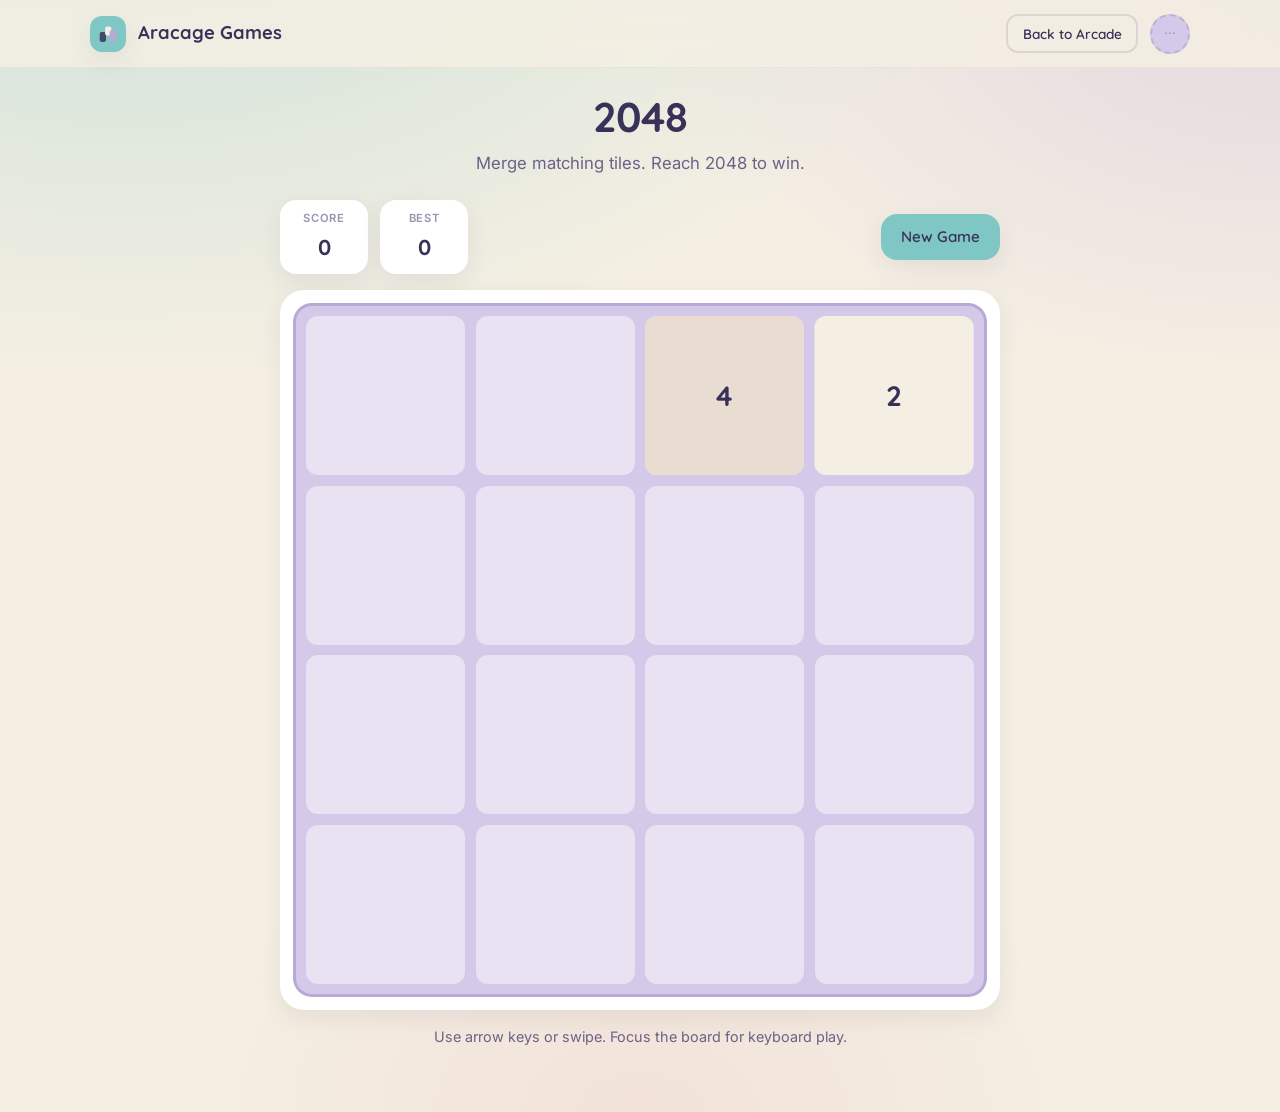
==== games/2048/index.html @ bdc0e6bb "Initial commit of Aracage Games, a static multi-game arcade hub featuring classic games like 2048, M" ====
<!DOCTYPE html>
<html lang="en">
  <head>
    <meta charset="UTF-8" />
    <meta name="viewport" content="width=device-width, initial-scale=1" />
    <title>2048 · Aracage Games</title>
    <link rel="stylesheet" href="../../styles/theme.css" />
    <link rel="stylesheet" href="style.css" />
  </head>
  <body>
    <div class="page">
      <div id="site-nav" data-base="../.."></div>

      <main class="page-main page-main--game">
        <header class="game-header">
          <h1>2048</h1>
          <p class="lede">Merge matching tiles. Reach 2048 to win.</p>
        </header>

        <div class="game-shell">
          <div class="hud">
            <div class="stat-row">
              <div class="stat">
                <span class="stat__label">Score</span>
                <span class="stat__value" id="score">0</span>
              </div>
              <div class="stat">
                <span class="stat__label">Best</span>
                <span class="stat__value" id="best">0</span>
              </div>
            </div>
            <button type="button" class="btn btn--primary" id="new-game">
              New Game
            </button>
          </div>

          <div class="board-wrap" id="board-wrap">
            <div
              class="grid-2048"
              id="board"
              role="grid"
              aria-label="2048 board"
              tabindex="0"
            >
              <div class="grid-2048__bg" id="board-bg" aria-hidden="true"></div>
              <div class="grid-2048__tiles" id="board-tiles"></div>
            </div>

            <div class="modal-backdrop" id="overlay" aria-hidden="true">
              <div class="modal-card" role="dialog" aria-labelledby="overlay-title">
                <h2 id="overlay-title">You win!</h2>
                <p id="overlay-msg">Nice merge streak.</p>
                <div class="btn-group">
                  <button type="button" class="btn btn--primary" id="overlay-restart">
                    New Game
                  </button>
                  <button type="button" class="btn btn--ghost" id="overlay-continue">
                    Keep Going
                  </button>
                </div>
              </div>
            </div>
          </div>

          <p class="muted text-center hint">
            Use arrow keys or swipe. Focus the board for keyboard play.
          </p>
        </div>
      </main>
    </div>

    <script src="../../js/shell.js"></script>
    <script src="script.js"></script>
  </body>
</html>
---- styles/theme.css ----
/**
 * Aracage Games — shared design system
 * Monument Valley–inspired flat pastels. Import on every page.
 *
 * Games should reuse these tokens and components instead of inventing
 * their own colors, radii, shadows, or button styles.
 */

@import url("https://fonts.googleapis.com/css2?family=Inter:wght@400;500;600&family=Quicksand:wght@500;600;700&display=swap");

/* -------------------------------------------------------------------------- */
/* Tokens                                                                      */
/* -------------------------------------------------------------------------- */

:root {
  --teal: #7fc7c4;
  --lavender: #b9a9d6;
  --cream: #f5efe3;
  --pink: #e8b4b8;
  --ink: #3a3159;

  --teal-soft: #a8dad8;
  --lavender-soft: #d4c9e8;
  --pink-soft: #f2d0d3;
  --ink-muted: #6b6288;
  --ink-faint: #9a93b0;
  --surface: #ffffff;
  --surface-soft: #faf7f2;

  --radius-sm: 12px;
  --radius-md: 16px;
  --radius-lg: 24px;
  --radius-xl: 32px;

  --shadow-soft: 0 8px 24px rgba(58, 49, 89, 0.08);
  --shadow-lift: 0 14px 32px rgba(58, 49, 89, 0.14);
  --shadow-inset: inset 0 2px 6px rgba(58, 49, 89, 0.06);

  --space-1: 0.25rem;
  --space-2: 0.5rem;
  --space-3: 0.75rem;
  --space-4: 1rem;
  --space-5: 1.5rem;
  --space-6: 2rem;
  --space-7: 3rem;
  --space-8: 4rem;

  --font-display: "Quicksand", system-ui, sans-serif;
  --font-body: "Inter", system-ui, sans-serif;

  --transition-fast: 160ms ease;
  --transition-med: 240ms ease;

  --nav-height: 4.25rem;
  --max-width: 1100px;
}

/* -------------------------------------------------------------------------- */
/* Reset & base                                                                */
/* -------------------------------------------------------------------------- */

*,
*::before,
*::after {
  box-sizing: border-box;
}

html {
  scroll-behavior: smooth;
}

body {
  margin: 0;
  min-height: 100vh;
  font-family: var(--font-body);
  font-size: 1rem;
  line-height: 1.55;
  color: var(--ink);
  background:
    radial-gradient(ellipse 120% 80% at 10% -10%, rgba(127, 199, 196, 0.35), transparent 55%),
    radial-gradient(ellipse 100% 70% at 100% 0%, rgba(185, 169, 214, 0.3), transparent 50%),
    radial-gradient(ellipse 80% 60% at 50% 100%, rgba(232, 180, 184, 0.22), transparent 45%),
    var(--cream);
  -webkit-font-smoothing: antialiased;
}

img,
svg {
  display: block;
  max-width: 100%;
}

button,
input,
select {
  font: inherit;
  color: inherit;
}

a {
  color: var(--ink);
  text-decoration: none;
}

a:hover {
  color: var(--ink-muted);
}

:focus-visible {
  outline: 3px solid var(--lavender);
  outline-offset: 3px;
}

.sr-only {
  position: absolute;
  width: 1px;
  height: 1px;
  padding: 0;
  margin: -1px;
  overflow: hidden;
  clip: rect(0, 0, 0, 0);
  white-space: nowrap;
  border: 0;
}

/* -------------------------------------------------------------------------- */
/* Typography                                                                  */
/* -------------------------------------------------------------------------- */

h1,
h2,
h3,
.heading {
  font-family: var(--font-display);
  font-weight: 700;
  line-height: 1.2;
  letter-spacing: -0.02em;
  margin: 0 0 var(--space-3);
}

h1 {
  font-size: clamp(1.85rem, 4vw, 2.6rem);
}

h2 {
  font-size: clamp(1.35rem, 3vw, 1.75rem);
}

h3 {
  font-size: 1.15rem;
}

.lede {
  font-size: 1.05rem;
  color: var(--ink-muted);
  max-width: 36rem;
  margin: 0;
}

.muted {
  color: var(--ink-muted);
}

/* -------------------------------------------------------------------------- */
/* Layout                                                                      */
/* -------------------------------------------------------------------------- */

.page {
  min-height: 100vh;
  display: flex;
  flex-direction: column;
}

.page-main {
  flex: 1;
  width: min(100% - 2rem, var(--max-width));
  margin: 0 auto;
  padding: var(--space-5) 0 var(--space-8);
}

.page-main--narrow {
  width: min(100% - 2rem, 640px);
}

.page-main--game {
  width: min(100% - 2rem, 720px);
  display: flex;
  flex-direction: column;
  align-items: center;
  gap: var(--space-5);
}

.section-header {
  text-align: center;
  margin-bottom: var(--space-6);
}

.section-header .lede {
  margin-inline: auto;
}

/* -------------------------------------------------------------------------- */
/* Top bar / shell                                                             */
/* -------------------------------------------------------------------------- */

.topbar {
  position: sticky;
  top: 0;
  z-index: 50;
  height: var(--nav-height);
  display: flex;
  align-items: center;
  backdrop-filter: blur(12px);
  background: rgba(245, 239, 227, 0.82);
  border-bottom: 1px solid rgba(58, 49, 89, 0.06);
}

.topbar__inner {
  width: min(100% - 2rem, var(--max-width));
  margin: 0 auto;
  display: flex;
  align-items: center;
  justify-content: space-between;
  gap: var(--space-4);
}

.brand {
  display: inline-flex;
  align-items: center;
  gap: var(--space-3);
  font-family: var(--font-display);
  font-weight: 700;
  font-size: 1.15rem;
  color: var(--ink);
}

.brand:hover {
  color: var(--ink);
  transform: translateY(-1px);
}

.brand__mark {
  width: 2.25rem;
  height: 2.25rem;
  border-radius: var(--radius-sm);
  background: var(--teal);
  box-shadow: var(--shadow-soft);
  display: grid;
  place-items: center;
  flex-shrink: 0;
}

.brand__mark svg {
  width: 1.35rem;
  height: 1.35rem;
}

.topbar__actions {
  display: flex;
  align-items: center;
  gap: var(--space-3);
}

.topbar__profile-slot {
  min-width: 2.5rem;
  min-height: 2.5rem;
  border-radius: 999px;
  background: var(--lavender-soft);
  border: 2px dashed rgba(58, 49, 89, 0.15);
  display: grid;
  place-items: center;
  font-size: 0.7rem;
  font-weight: 600;
  color: var(--ink-faint);
  letter-spacing: 0.02em;
}

/* -------------------------------------------------------------------------- */
/* Cards                                                                       */
/* -------------------------------------------------------------------------- */

.card {
  background: var(--surface);
  border-radius: var(--radius-lg);
  box-shadow: var(--shadow-soft);
  padding: var(--space-5);
  border: 1px solid rgba(58, 49, 89, 0.04);
}

.card--interactive {
  display: flex;
  flex-direction: column;
  gap: var(--space-3);
  height: 100%;
  cursor: pointer;
  transition:
    transform var(--transition-med),
    box-shadow var(--transition-med);
}

.card--interactive:hover,
.card--interactive:focus-visible {
  transform: translateY(-6px) scale(1.015);
  box-shadow: var(--shadow-lift);
  outline: none;
}

.card--interactive:focus-visible {
  box-shadow: var(--shadow-lift), 0 0 0 3px var(--lavender);
}

.card__icon {
  width: 4.5rem;
  height: 4.5rem;
  border-radius: var(--radius-md);
  display: grid;
  place-items: center;
  background: var(--cream);
  margin-bottom: var(--space-2);
}

.card__icon svg {
  width: 2.75rem;
  height: 2.75rem;
}

.card__title {
  font-family: var(--font-display);
  font-size: 1.25rem;
  font-weight: 700;
  margin: 0;
}

.card__desc {
  margin: 0;
  color: var(--ink-muted);
  font-size: 0.95rem;
  flex: 1;
}

.card__cta {
  font-size: 0.85rem;
  font-weight: 600;
  color: var(--ink);
  opacity: 0.7;
  transition: opacity var(--transition-fast);
}

.card--interactive:hover .card__cta {
  opacity: 1;
}

/* -------------------------------------------------------------------------- */
/* Buttons                                                                     */
/* -------------------------------------------------------------------------- */

.btn {
  display: inline-flex;
  align-items: center;
  justify-content: center;
  gap: var(--space-2);
  padding: 0.7rem 1.25rem;
  border: none;
  border-radius: var(--radius-md);
  font-family: var(--font-display);
  font-weight: 600;
  font-size: 0.95rem;
  cursor: pointer;
  background: var(--surface);
  color: var(--ink);
  box-shadow: var(--shadow-soft);
  transition:
    transform var(--transition-fast),
    box-shadow var(--transition-fast),
    background var(--transition-fast);
}

.btn:hover {
  transform: translateY(-2px);
  box-shadow: var(--shadow-lift);
}

.btn:active {
  transform: translateY(0);
}

.btn:disabled {
  opacity: 0.5;
  cursor: not-allowed;
  transform: none;
  box-shadow: var(--shadow-soft);
}

.btn--primary {
  background: var(--teal);
  color: var(--ink);
}

.btn--lavender {
  background: var(--lavender);
}

.btn--pink {
  background: var(--pink);
}

.btn--ghost {
  background: transparent;
  box-shadow: none;
  border: 2px solid rgba(58, 49, 89, 0.12);
}

.btn--ghost:hover {
  background: rgba(255, 255, 255, 0.55);
  box-shadow: none;
}

.btn--sm {
  padding: 0.45rem 0.9rem;
  font-size: 0.85rem;
  border-radius: var(--radius-sm);
}

.btn-group {
  display: flex;
  flex-wrap: wrap;
  gap: var(--space-2);
  justify-content: center;
}

/* Segmented control (difficulty / mode toggles) */
.seg {
  display: inline-flex;
  padding: 0.3rem;
  background: rgba(255, 255, 255, 0.7);
  border-radius: var(--radius-md);
  box-shadow: var(--shadow-inset);
  gap: 0.2rem;
}

.seg__btn {
  border: none;
  background: transparent;
  padding: 0.45rem 0.9rem;
  border-radius: var(--radius-sm);
  font-family: var(--font-display);
  font-weight: 600;
  font-size: 0.85rem;
  color: var(--ink-muted);
  cursor: pointer;
  transition: background var(--transition-fast), color var(--transition-fast);
}

.seg__btn[aria-pressed="true"],
.seg__btn.is-active {
  background: var(--surface);
  color: var(--ink);
  box-shadow: var(--shadow-soft);
}

/* -------------------------------------------------------------------------- */
/* Game HUD / panels                                                           */
/* -------------------------------------------------------------------------- */

.game-shell {
  width: 100%;
  display: flex;
  flex-direction: column;
  gap: var(--space-4);
  align-items: stretch;
}

.game-header {
  text-align: center;
}

.game-header h1 {
  margin-bottom: var(--space-2);
}

.hud {
  display: flex;
  flex-wrap: wrap;
  align-items: center;
  justify-content: space-between;
  gap: var(--space-3);
}

.stat-row {
  display: flex;
  flex-wrap: wrap;
  gap: var(--space-3);
}

.stat {
  background: var(--surface);
  border-radius: var(--radius-md);
  padding: 0.65rem 1.1rem;
  box-shadow: var(--shadow-soft);
  min-width: 5.5rem;
  text-align: center;
}

.stat__label {
  display: block;
  font-size: 0.7rem;
  font-weight: 600;
  text-transform: uppercase;
  letter-spacing: 0.06em;
  color: var(--ink-faint);
  margin-bottom: 0.15rem;
}

.stat__value {
  font-family: var(--font-display);
  font-weight: 700;
  font-size: 1.35rem;
  color: var(--ink);
}

.board-wrap {
  background: var(--surface);
  border-radius: var(--radius-lg);
  padding: var(--space-4);
  box-shadow: var(--shadow-soft);
  position: relative;
}

/* -------------------------------------------------------------------------- */
/* Modal                                                                       */
/* -------------------------------------------------------------------------- */

.modal-backdrop {
  position: absolute;
  inset: 0;
  border-radius: inherit;
  background: rgba(245, 239, 227, 0.72);
  backdrop-filter: blur(4px);
  display: grid;
  place-items: center;
  padding: var(--space-4);
  opacity: 0;
  pointer-events: none;
  transition: opacity var(--transition-med);
  z-index: 10;
}

.modal-backdrop.is-open {
  opacity: 1;
  pointer-events: auto;
}

.modal-card {
  background: var(--surface);
  border-radius: var(--radius-lg);
  padding: var(--space-6) var(--space-5);
  box-shadow: var(--shadow-lift);
  text-align: center;
  max-width: 20rem;
  width: 100%;
  transform: translateY(8px) scale(0.97);
  transition: transform var(--transition-med);
}

.modal-backdrop.is-open .modal-card {
  transform: translateY(0) scale(1);
}

.modal-card h2 {
  margin-bottom: var(--space-2);
}

.modal-card p {
  color: var(--ink-muted);
  margin: 0 0 var(--space-5);
}

/* -------------------------------------------------------------------------- */
/* Game grid (hub)                                                             */
/* -------------------------------------------------------------------------- */

.game-grid {
  display: grid;
  grid-template-columns: repeat(auto-fill, minmax(240px, 1fr));
  gap: var(--space-5);
  list-style: none;
  margin: 0;
  padding: 0;
}

/* -------------------------------------------------------------------------- */
/* Footer                                                                      */
/* -------------------------------------------------------------------------- */

.site-footer {
  text-align: center;
  padding: var(--space-5);
  color: var(--ink-faint);
  font-size: 0.85rem;
}

/* -------------------------------------------------------------------------- */
/* Utilities                                                                   */
/* -------------------------------------------------------------------------- */

.hidden {
  display: none !important;
}

.text-center {
  text-align: center;
}

@media (max-width: 520px) {
  .hud {
    flex-direction: column;
    align-items: stretch;
  }

  .stat-row {
    justify-content: center;
  }

  .btn-group {
    width: 100%;
  }

  .btn-group .btn {
    flex: 1;
  }
}
---- games/2048/style.css ----
/* 2048 — game-specific styles (theme tokens from theme.css) */

.grid-2048 {
  position: relative;
  background: var(--lavender-soft);
  border-radius: var(--radius-md);
  padding: 0.65rem;
  aspect-ratio: 1;
  max-width: 100%;
  outline: none;
  touch-action: none;
  user-select: none;
}

.grid-2048:focus-visible {
  box-shadow: 0 0 0 3px var(--lavender);
}

/* Static empty slots — these never move, they just show the "holes" tiles slide across */
.grid-2048__bg {
  display: grid;
  grid-template-columns: repeat(4, 1fr);
  gap: 0.65rem;
  width: 100%;
  height: 100%;
}

.cell-bg {
  aspect-ratio: 1;
  border-radius: var(--radius-sm);
  background: rgba(255, 255, 255, 0.45);
}

/* Tiles float above the static grid and animate between cells */
.grid-2048__tiles {
  position: absolute;
  inset: 0.65rem;
}

.tile {
  position: absolute;
  top: 0;
  left: 0;
  transition: transform 120ms ease-in-out;
  will-change: transform;
}

.tile__face {
  width: 100%;
  height: 100%;
  border-radius: var(--radius-sm);
  display: grid;
  place-items: center;
  font-family: var(--font-display);
  font-weight: 700;
  font-size: clamp(1.1rem, 5vw, 1.75rem);
  color: var(--ink);
  background: #f5efe3;
}

.tile--new .tile__face {
  animation: pop-in 160ms ease;
}

.tile--pop .tile__face {
  animation: pop-merge 200ms ease;
}

@keyframes pop-in {
  from {
    transform: scale(0.4);
    opacity: 0.4;
  }
  to {
    transform: scale(1);
    opacity: 1;
  }
}

@keyframes pop-merge {
  0% {
    transform: scale(1);
  }
  50% {
    transform: scale(1.16);
  }
  100% {
    transform: scale(1);
  }
}

/* Pastel value palette */
.tile[data-v="2"] .tile__face {
  background: #f5efe3;
  color: var(--ink);
}
.tile[data-v="4"] .tile__face {
  background: #e8ddd0;
  color: var(--ink);
}
.tile[data-v="8"] .tile__face {
  background: var(--pink);
  color: var(--ink);
}
.tile[data-v="16"] .tile__face {
  background: var(--pink-soft);
  color: var(--ink);
}
.tile[data-v="32"] .tile__face {
  background: var(--lavender);
  color: var(--ink);
}
.tile[data-v="64"] .tile__face {
  background: var(--lavender-soft);
  color: var(--ink);
}
.tile[data-v="128"] .tile__face {
  background: var(--teal);
  color: var(--ink);
  font-size: clamp(1rem, 4.5vw, 1.5rem);
}
.tile[data-v="256"] .tile__face {
  background: var(--teal-soft);
  color: var(--ink);
  font-size: clamp(1rem, 4.5vw, 1.5rem);
}
.tile[data-v="512"] .tile__face {
  background: #9bc4c8;
  color: var(--ink);
  font-size: clamp(0.95rem, 4vw, 1.35rem);
}
.tile[data-v="1024"] .tile__face {
  background: #6a9e9c;
  color: var(--cream);
  font-size: clamp(0.85rem, 3.5vw, 1.15rem);
}
.tile[data-v="2048"] .tile__face {
  background: var(--ink);
  color: var(--cream);
  font-size: clamp(0.85rem, 3.5vw, 1.15rem);
}
.tile[data-v="4096"] .tile__face,
.tile[data-v="8192"] .tile__face {
  background: #2a2342;
  color: var(--pink);
  font-size: clamp(0.75rem, 3vw, 1rem);
}

#overlay-continue.hidden {
  display: none;
}

.hint {
  font-size: 0.9rem;
  margin: 0;
}
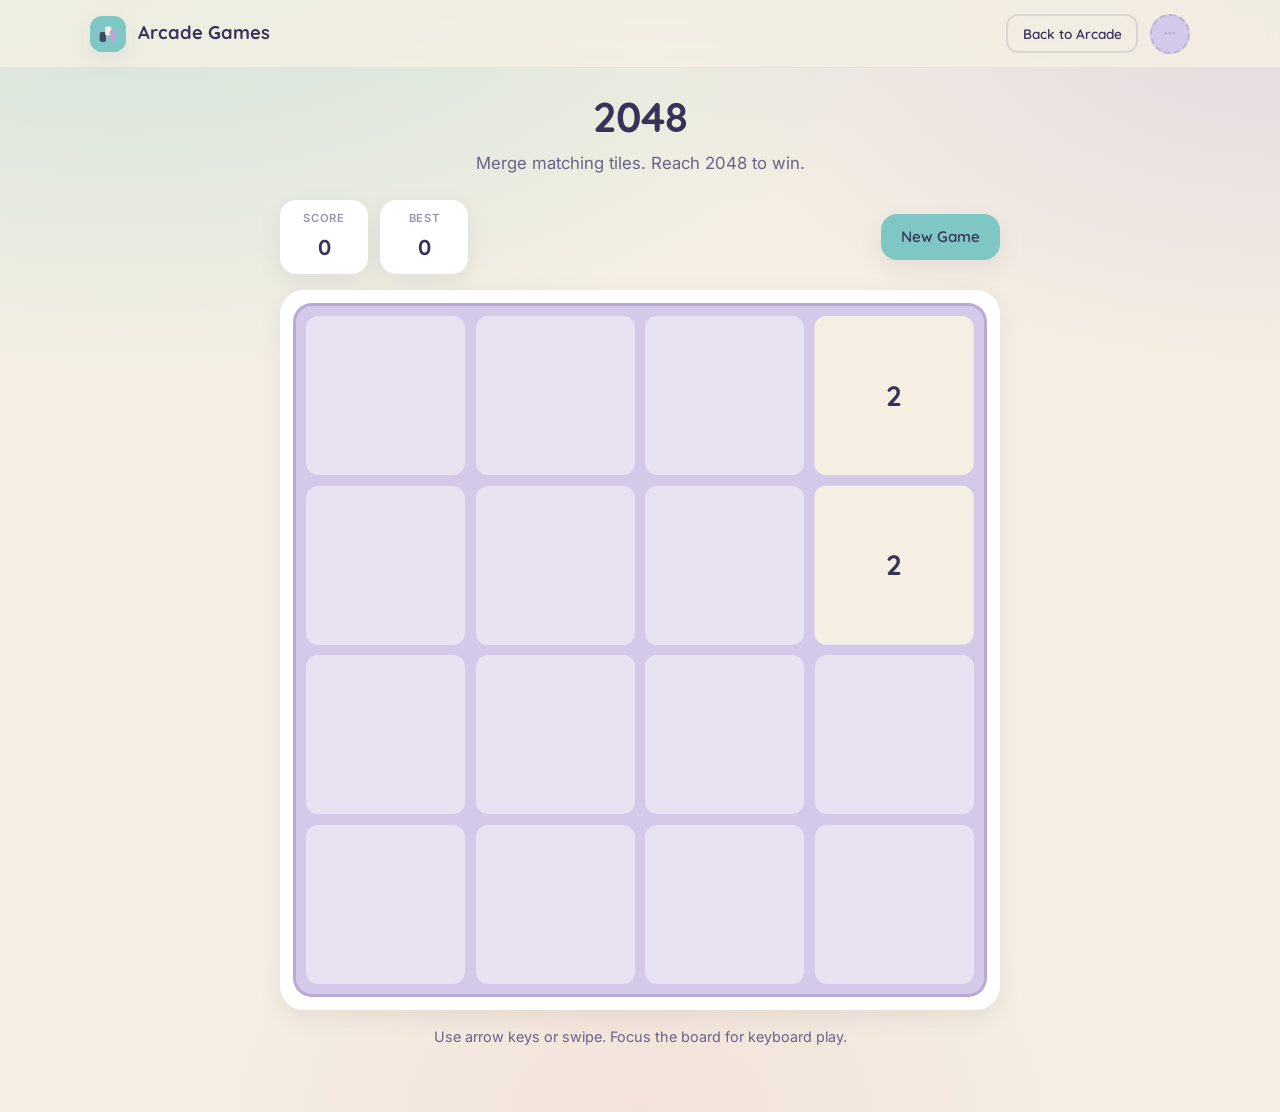
==== commit 206097f8: "Rename instances of "Aracage Games" to "Arcade Games" across HTML, CSS, and JavaScript files for con" ====
--- a/games/2048/index.html
+++ b/games/2048/index.html
@@ -3,7 +3,7 @@
   <head>
     <meta charset="UTF-8" />
     <meta name="viewport" content="width=device-width, initial-scale=1" />
-    <title>2048 · Aracage Games</title>
+    <title>2048 · Arcade Games</title>
     <link rel="stylesheet" href="../../styles/theme.css" />
     <link rel="stylesheet" href="style.css" />
   </head>
--- a/styles/theme.css
+++ b/styles/theme.css
@@ -1,5 +1,5 @@
 /**
- * Aracage Games — shared design system
+ * Arcade Games — shared design system
  * Monument Valley–inspired flat pastels. Import on every page.
  *
  * Games should reuse these tokens and components instead of inventing
